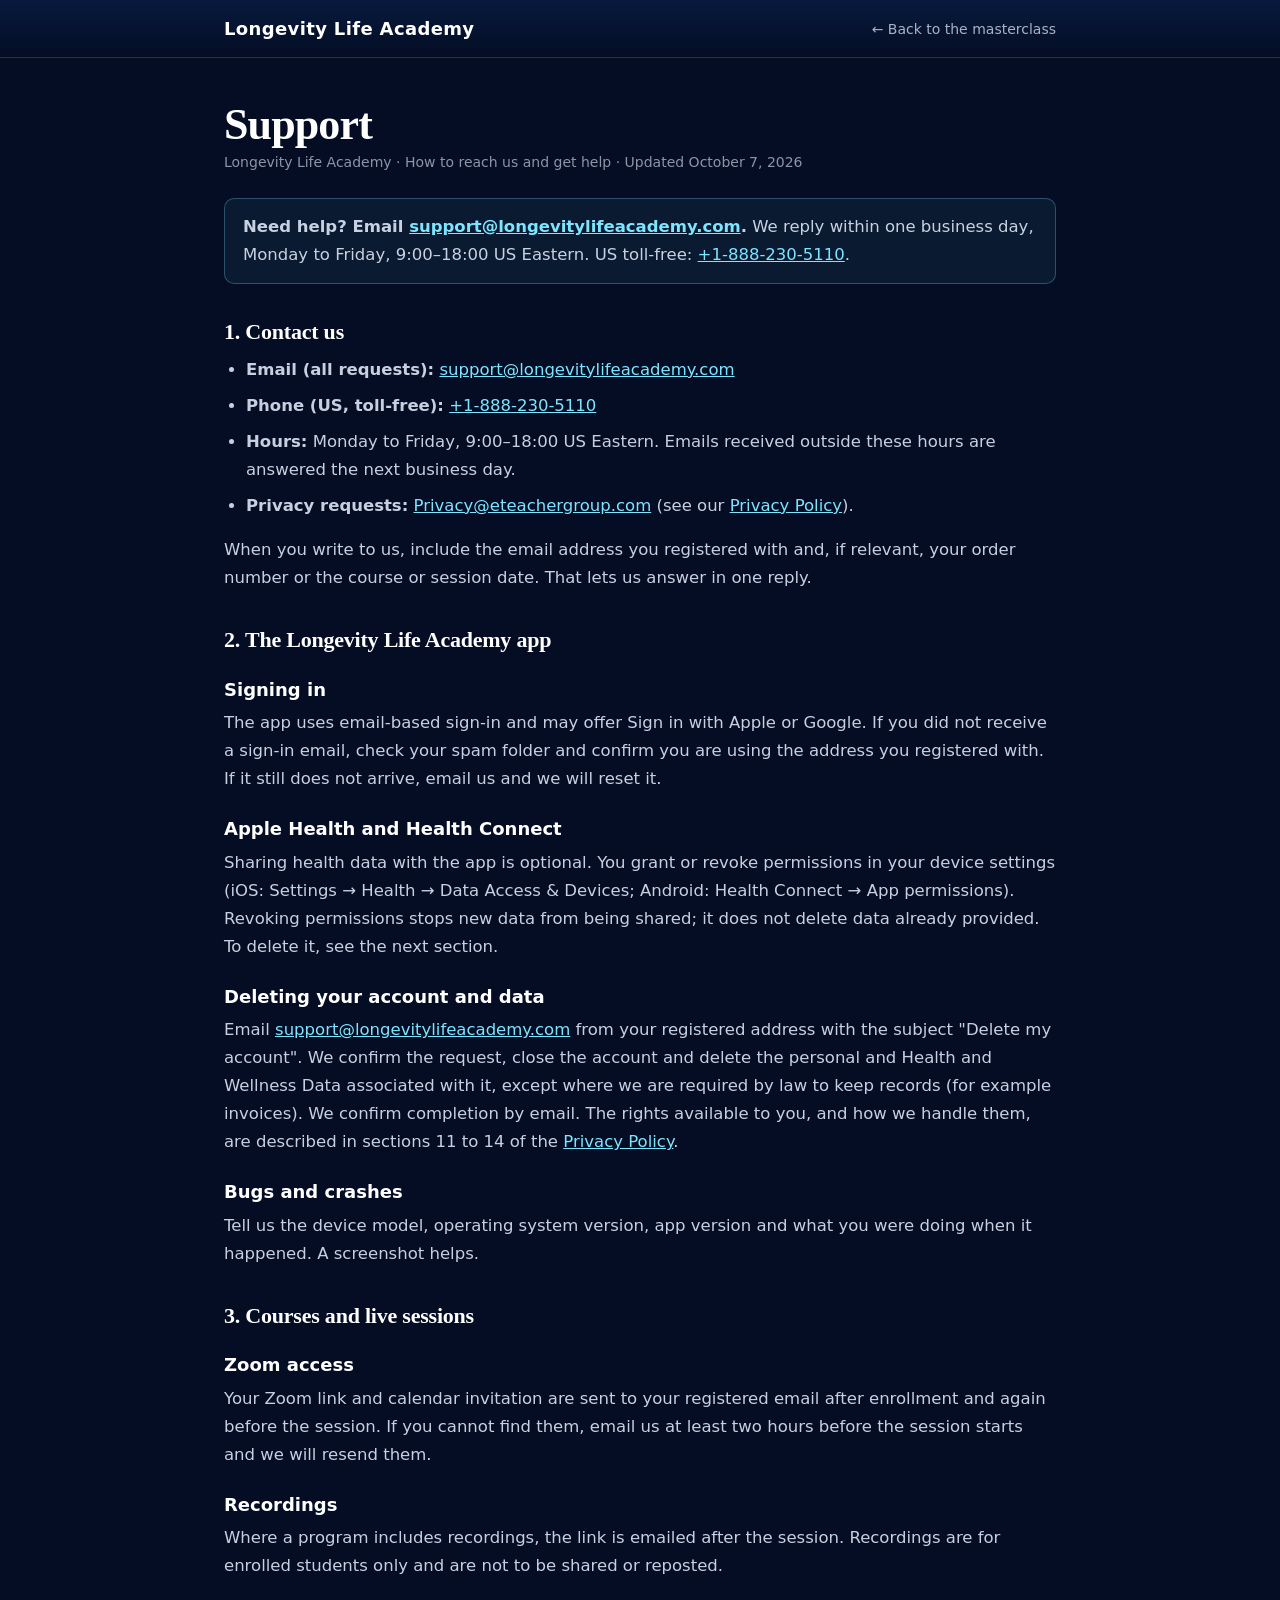
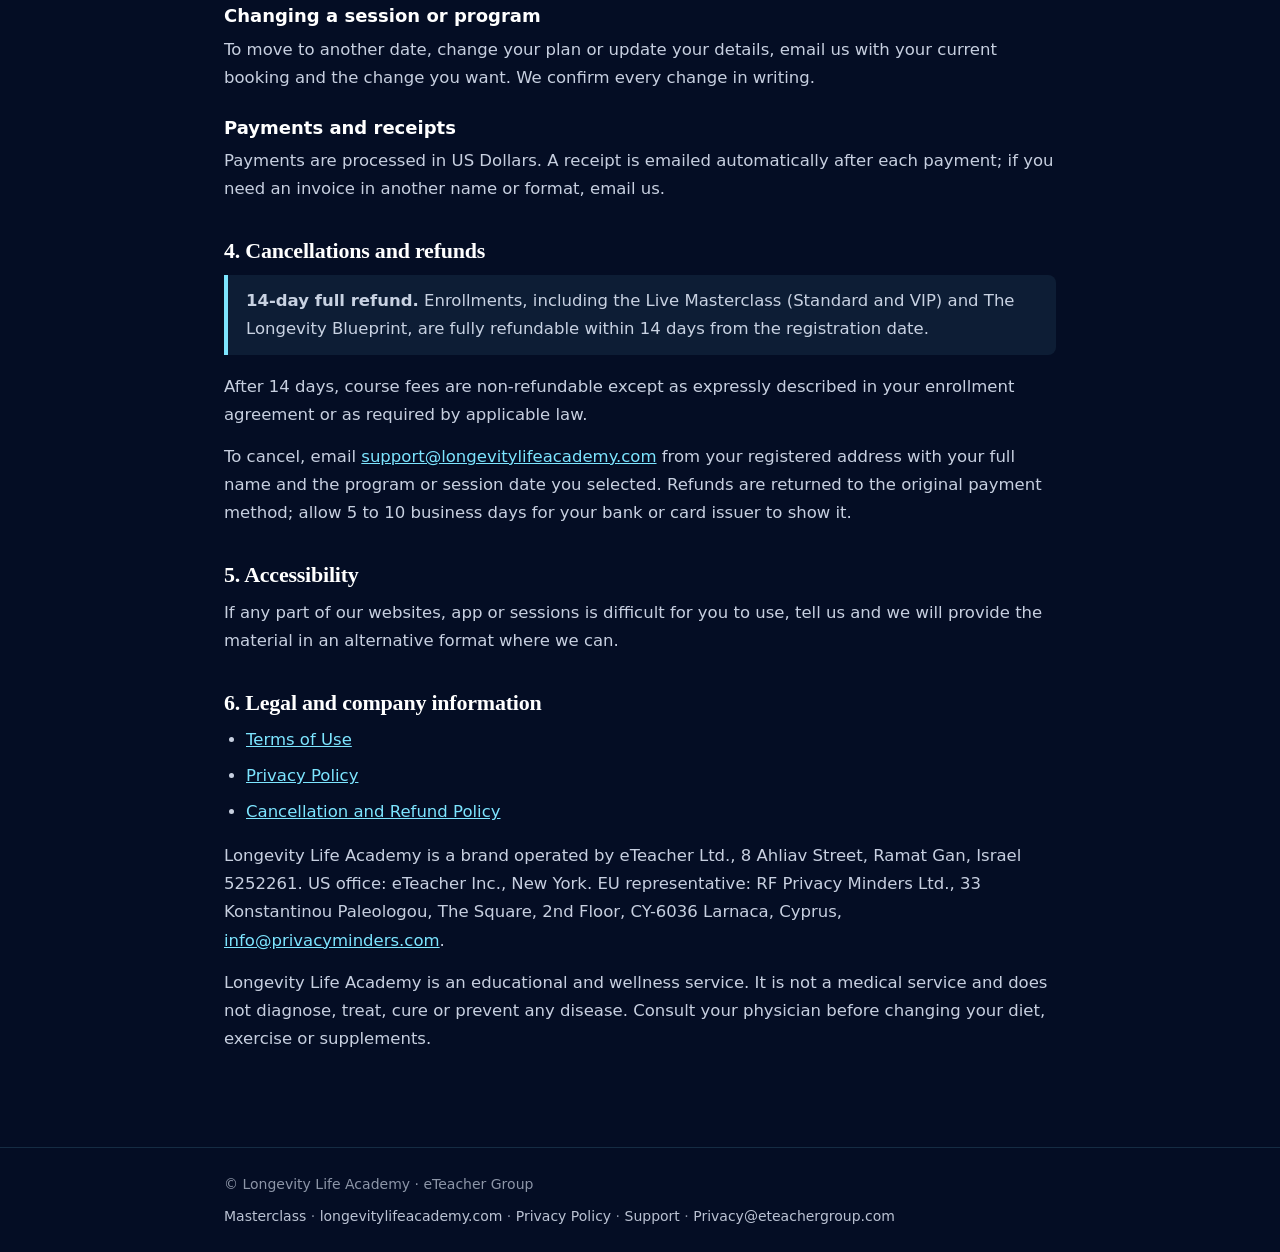
==== support/index.html @ 7f1b0985 "Support page: /julie-masterclass/support/ (static, support@longevitylifeacademy.com); one footer lin" ====
<!DOCTYPE html>
<html lang="en">
<head>
<meta charset="utf-8">
<meta name="viewport" content="width=device-width,initial-scale=1">
<title>Support · Longevity Life Academy</title>
<meta name="description" content="Longevity Life Academy support: contact support@longevitylifeacademy.com or +1-888-230-5110, help with the LLA app, Apple Health and Health Connect, account deletion, Zoom access, recordings, cancellations and the 14-day refund policy.">
<meta name="robots" content="index,follow">
<link rel="canonical" href="https://www.longevitylifeacademy.com/julie-masterclass/support.html">
<style>
*{box-sizing:border-box}html,body{margin:0;padding:0}
.pp-wrap{max-width:880px;margin:0 auto;padding:0 24px}
.pp-topbar{padding:18px 0;border-bottom:1px solid rgba(0,0,0,.08);background:#fff}
.pp-topbar .pp-wrap{display:flex;align-items:center;justify-content:space-between;gap:16px}
.pp-brand{font-weight:800;font-size:18px;letter-spacing:.02em;text-decoration:none;color:#0b0b0b}
.pp-back{font-size:14px;text-decoration:none;color:#555}
.pp-back:hover{color:#000}
.pp-main{padding:44px 0 80px}
.pp-main h1{font-size:44px;line-height:1.05;margin:0 0 6px;letter-spacing:-.02em}
.pp-meta{color:#666;font-size:14px;margin:0 0 28px}
.pp-body{font-size:16.5px;line-height:1.7;color:#181818}
.pp-body h2{font-size:22px;line-height:1.25;margin:34px 0 10px;letter-spacing:-.01em}
.pp-body p{margin:0 0 14px}
.pp-body ul{margin:0 0 16px 22px;padding:0}
.pp-body li{margin:0 0 8px}
.pp-body a{color:#0a58ff;text-decoration:underline}
.pp-body strong{font-weight:700}
@media (max-width:640px){.pp-main h1{font-size:34px}.pp-body{font-size:16px}}

body{background:#040D24;color:#E8F0FF;font-family:'Inter',system-ui,-apple-system,Segoe UI,Roboto,sans-serif}
.pp-topbar{background:linear-gradient(180deg,#071A3D,#040D24);border-bottom:1px solid rgba(125,229,255,.14)}
.pp-brand{color:#fff}
.pp-back{color:rgba(232,240,255,.72)}.pp-back:hover{color:#7DE5FF}
.pp-main h1{font-family:'Playfair Display',Georgia,serif;color:#fff}
.pp-meta{color:rgba(232,240,255,.6)}
.pp-body{color:rgba(232,240,255,.86)}
.pp-body h2{color:#fff;font-family:'Playfair Display',Georgia,serif}
.pp-body a{color:#7DE5FF}
.pp-footer{padding:28px 0;border-top:1px solid rgba(125,229,255,.14);color:rgba(232,240,255,.6);font-size:14px}
.pp-footer .pp-wrap{display:flex;justify-content:space-between;gap:16px;flex-wrap:wrap}
.pp-footer a{color:rgba(232,240,255,.8);text-decoration:none}.pp-footer a:hover{color:#7DE5FF}
.pp-body h3{font-size:18px;line-height:1.3;margin:24px 0 8px;font-weight:700;color:#fff}
.pp-box{border:1px solid rgba(125,229,255,.28);border-radius:10px;padding:14px 18px;margin:0 0 20px;background:rgba(125,229,255,.06)}
.pp-box p:last-child,.pp-callout p:last-child{margin-bottom:0}
.pp-callout{border-left:4px solid #7DE5FF;background:rgba(125,229,255,.08);padding:12px 18px;margin:0 0 18px;border-radius:0 8px 8px 0}
</style>
</head>
<body>
<header class="pp-topbar"><div class="pp-wrap"><a class="pp-brand" href="../">Longevity Life Academy</a><a class="pp-back" href="../">← Back to the masterclass</a></div></header>
<main class="pp-main"><div class="pp-wrap">
<h1>Support</h1>
<p class="pp-meta">Longevity Life Academy · How to reach us and get help · Updated October 7, 2026</p>
<article class="pp-body">
<div class="pp-box"><p><strong>Need help? Email <a href="mailto:support@longevitylifeacademy.com">support@longevitylifeacademy.com</a>.</strong> We reply within one business day, Monday to Friday, 9:00–18:00 US Eastern. US toll-free: <a href="tel:+18882305110">+1-888-230-5110</a>.</p></div>

<h2 id="contact">1. Contact us</h2>
<ul>
<li><strong>Email (all requests):</strong> <a href="mailto:support@longevitylifeacademy.com">support@longevitylifeacademy.com</a></li>
<li><strong>Phone (US, toll-free):</strong> <a href="tel:+18882305110">+1-888-230-5110</a></li>
<li><strong>Hours:</strong> Monday to Friday, 9:00–18:00 US Eastern. Emails received outside these hours are answered the next business day.</li>
<li><strong>Privacy requests:</strong> <a href="mailto:Privacy@eteachergroup.com">Privacy@eteachergroup.com</a> (see our <a href="../privacy.html">Privacy Policy</a>).</li>
</ul>
<p>When you write to us, include the email address you registered with and, if relevant, your order number or the course or session date. That lets us answer in one reply.</p>

<h2 id="app">2. The Longevity Life Academy app</h2>
<h3>Signing in</h3>
<p>The app uses email-based sign-in and may offer Sign in with Apple or Google. If you did not receive a sign-in email, check your spam folder and confirm you are using the address you registered with. If it still does not arrive, email us and we will reset it.</p>
<h3>Apple Health and Health Connect</h3>
<p>Sharing health data with the app is optional. You grant or revoke permissions in your device settings (iOS: Settings → Health → Data Access &amp; Devices; Android: Health Connect → App permissions). Revoking permissions stops new data from being shared; it does not delete data already provided. To delete it, see the next section.</p>
<h3>Deleting your account and data</h3>
<p>Email <a href="mailto:support@longevitylifeacademy.com">support@longevitylifeacademy.com</a> from your registered address with the subject "Delete my account". We confirm the request, close the account and delete the personal and Health and Wellness Data associated with it, except where we are required by law to keep records (for example invoices). We confirm completion by email. The rights available to you, and how we handle them, are described in sections 11 to 14 of the <a href="../privacy.html">Privacy Policy</a>.</p>
<h3>Bugs and crashes</h3>
<p>Tell us the device model, operating system version, app version and what you were doing when it happened. A screenshot helps.</p>

<h2 id="courses">3. Courses and live sessions</h2>
<h3>Zoom access</h3>
<p>Your Zoom link and calendar invitation are sent to your registered email after enrollment and again before the session. If you cannot find them, email us at least two hours before the session starts and we will resend them.</p>
<h3>Recordings</h3>
<p>Where a program includes recordings, the link is emailed after the session. Recordings are for enrolled students only and are not to be shared or reposted.</p>
<h3>Changing a session or program</h3>
<p>To move to another date, change your plan or update your details, email us with your current booking and the change you want. We confirm every change in writing.</p>
<h3>Payments and receipts</h3>
<p>Payments are processed in US Dollars. A receipt is emailed automatically after each payment; if you need an invoice in another name or format, email us.</p>

<h2 id="refunds">4. Cancellations and refunds</h2>
<div class="pp-callout">
<p><strong>14-day full refund.</strong> Enrollments, including the Live Masterclass (Standard and VIP) and The Longevity Blueprint, are fully refundable within 14 days from the registration date.</p>
</div>
<p>After 14 days, course fees are non-refundable except as expressly described in your enrollment agreement or as required by applicable law.</p>
<p>To cancel, email <a href="mailto:support@longevitylifeacademy.com">support@longevitylifeacademy.com</a> from your registered address with your full name and the program or session date you selected. Refunds are returned to the original payment method; allow 5 to 10 business days for your bank or card issuer to show it.</p>

<h2 id="accessibility">5. Accessibility</h2>
<p>If any part of our websites, app or sessions is difficult for you to use, tell us and we will provide the material in an alternative format where we can.</p>

<h2 id="legal">6. Legal and company information</h2>
<ul>
<li><a href="https://www.longevitylifeacademy.com/terms.html">Terms of Use</a></li>
<li><a href="../privacy.html">Privacy Policy</a></li>
<li><a href="https://longevitylifeacademy.pages.dev/cancellation">Cancellation and Refund Policy</a></li>
</ul>
<p>Longevity Life Academy is a brand operated by eTeacher Ltd., 8 Ahliav Street, Ramat Gan, Israel 5252261. US office: eTeacher Inc., New York. EU representative: RF Privacy Minders Ltd., 33 Konstantinou Paleologou, The Square, 2nd Floor, CY-6036 Larnaca, Cyprus, <a href="mailto:info@privacyminders.com">info@privacyminders.com</a>.</p>
<p>Longevity Life Academy is an educational and wellness service. It is not a medical service and does not diagnose, treat, cure or prevent any disease. Consult your physician before changing your diet, exercise or supplements.</p>
</article>
</div></main>

<footer class="pp-footer"><div class="pp-wrap">
<span>© Longevity Life Academy · eTeacher Group</span>
<span><a href="../">Masterclass</a> · <a href="https://www.longevitylifeacademy.com/">longevitylifeacademy.com</a> · <a href="../privacy.html">Privacy Policy</a> · <a href="./">Support</a> · <a href="mailto:Privacy@eteachergroup.com">Privacy@eteachergroup.com</a></span>
</div></footer>

</body></html>
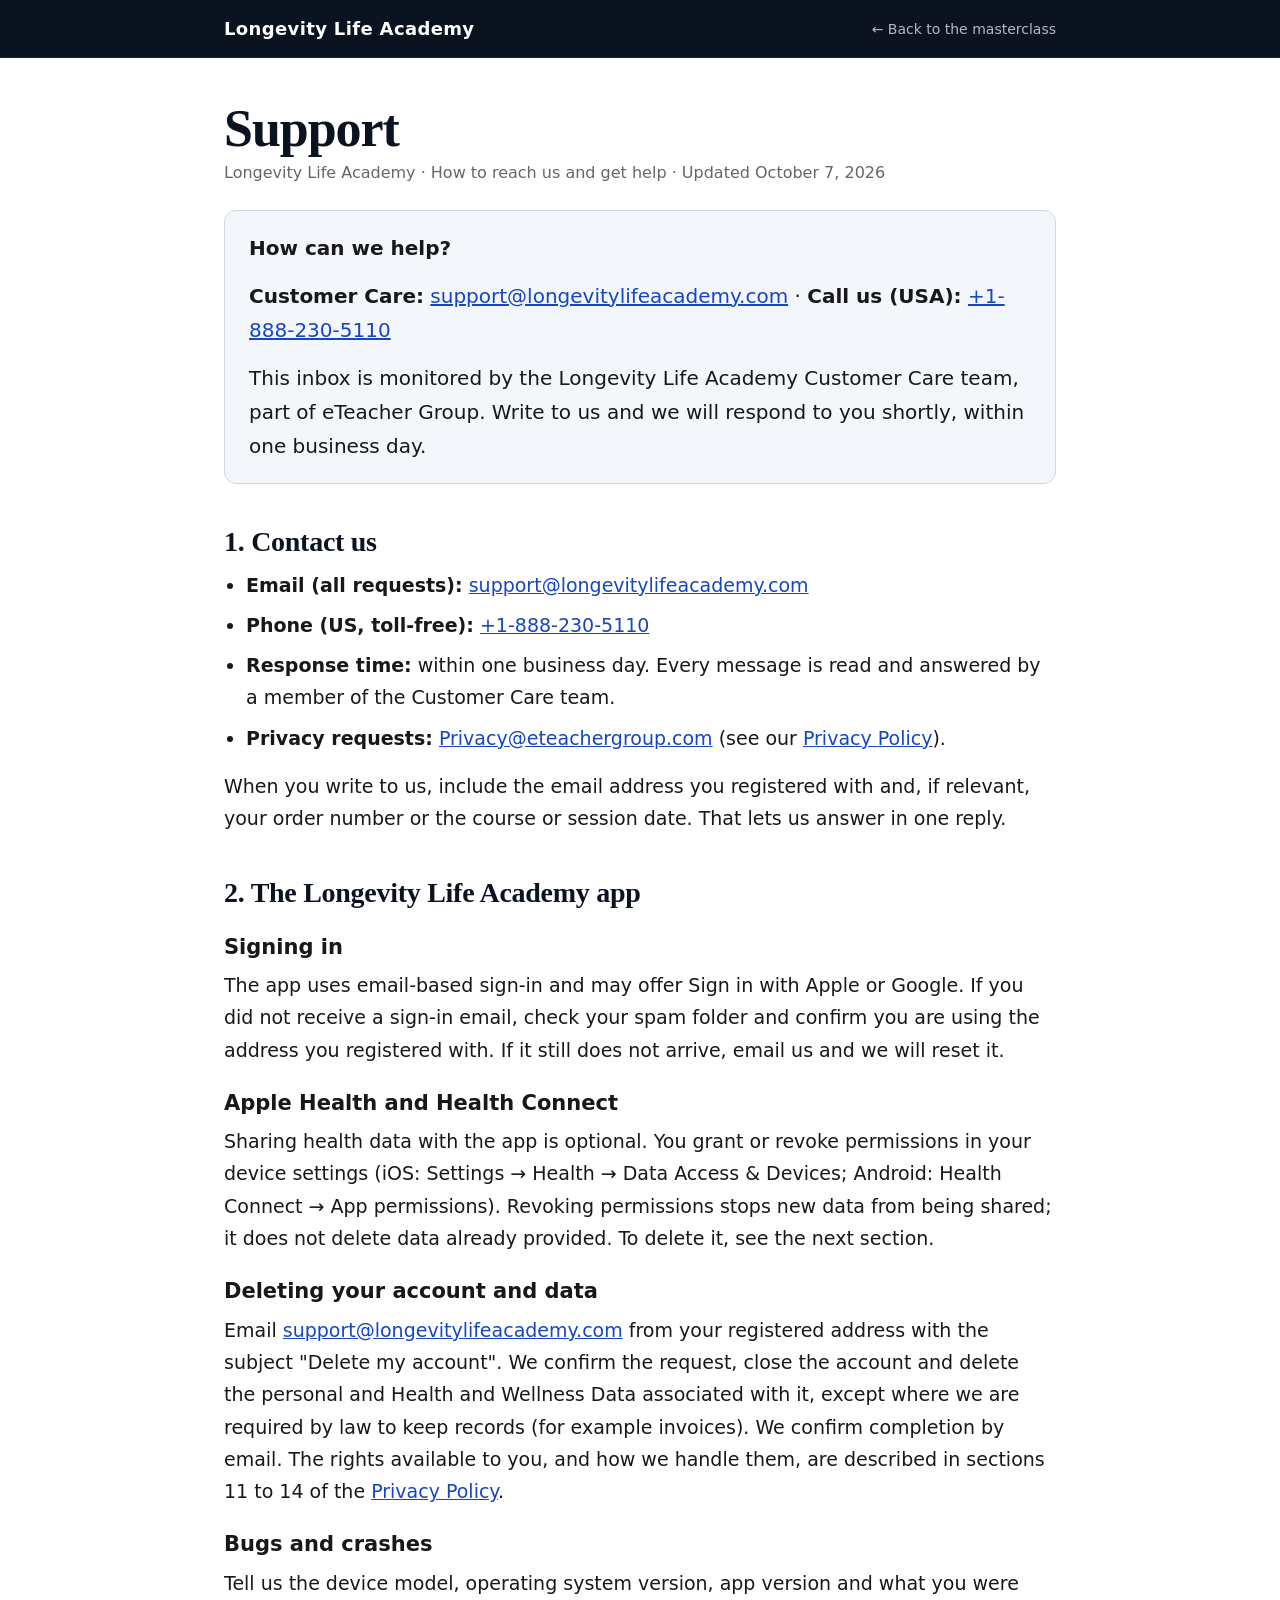
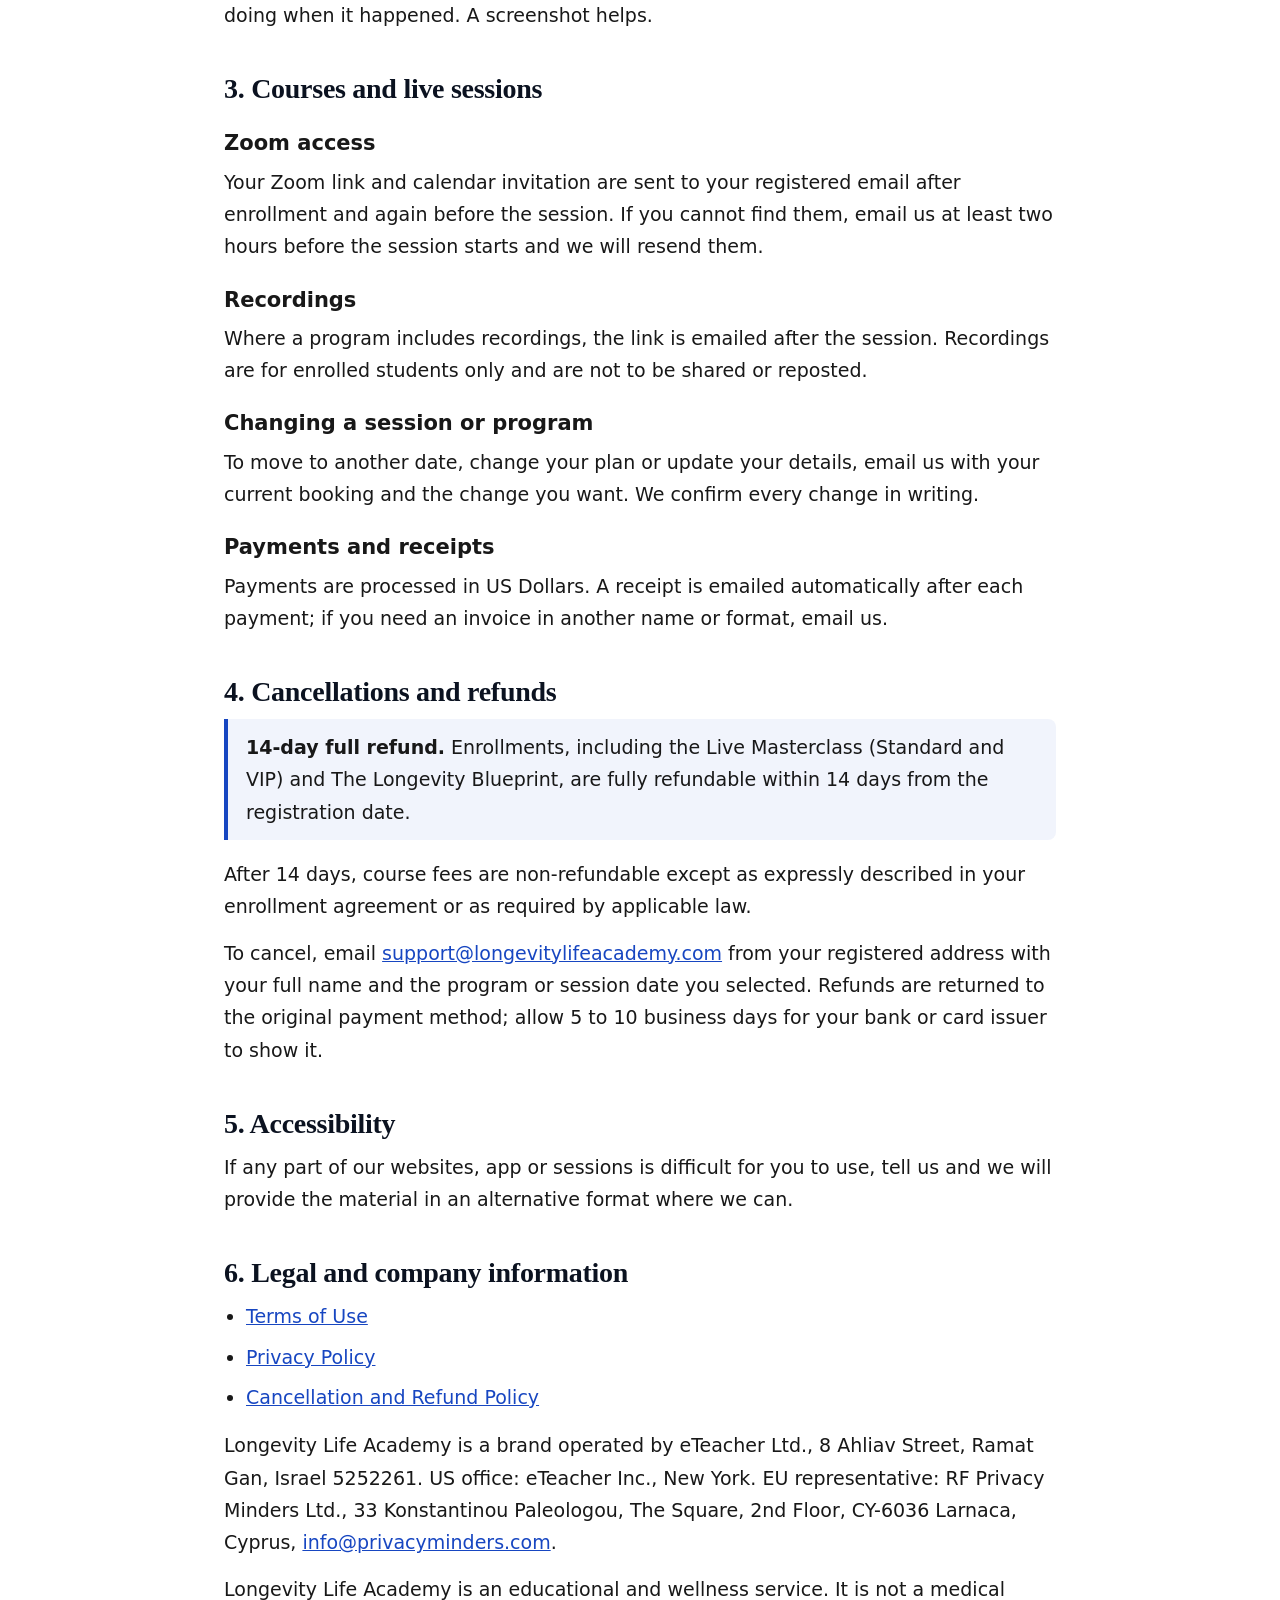
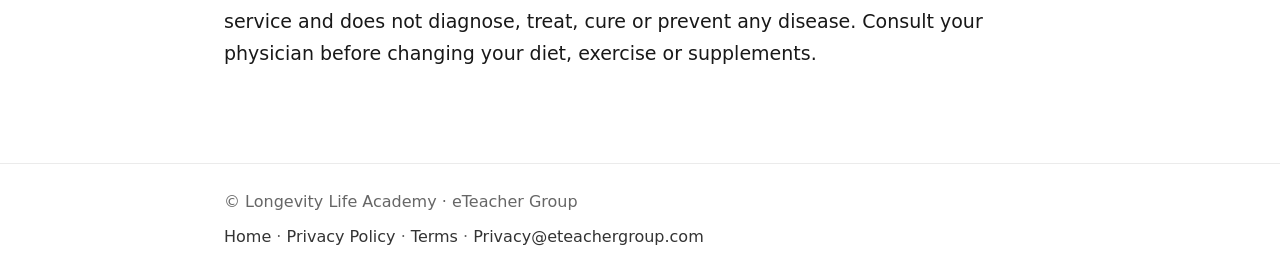
==== commit 18956f37: "Support page: white shell, larger type, Customer Care monitored-inbox wording" ====
--- a/support/index.html
+++ b/support/index.html
@@ -6,7 +6,7 @@
 <title>Support · Longevity Life Academy</title>
 <meta name="description" content="Longevity Life Academy support: contact support@longevitylifeacademy.com or +1-888-230-5110, help with the LLA app, Apple Health and Health Connect, account deletion, Zoom access, recordings, cancellations and the 14-day refund policy.">
 <meta name="robots" content="index,follow">
-<link rel="canonical" href="https://www.longevitylifeacademy.com/julie-masterclass/support.html">
+<link rel="canonical" href="https://www.longevitylifeacademy.com/julie-masterclass/support/">
 <style>
 *{box-sizing:border-box}html,body{margin:0;padding:0}
 .pp-wrap{max-width:880px;margin:0 auto;padding:0 24px}
@@ -27,23 +27,21 @@
 .pp-body strong{font-weight:700}
 @media (max-width:640px){.pp-main h1{font-size:34px}.pp-body{font-size:16px}}
 
-body{background:#040D24;color:#E8F0FF;font-family:'Inter',system-ui,-apple-system,Segoe UI,Roboto,sans-serif}
-.pp-topbar{background:linear-gradient(180deg,#071A3D,#040D24);border-bottom:1px solid rgba(125,229,255,.14)}
-.pp-brand{color:#fff}
-.pp-back{color:rgba(232,240,255,.72)}.pp-back:hover{color:#7DE5FF}
-.pp-main h1{font-family:'Playfair Display',Georgia,serif;color:#fff}
-.pp-meta{color:rgba(232,240,255,.6)}
-.pp-body{color:rgba(232,240,255,.86)}
-.pp-body h2{color:#fff;font-family:'Playfair Display',Georgia,serif}
-.pp-body a{color:#7DE5FF}
-.pp-footer{padding:28px 0;border-top:1px solid rgba(125,229,255,.14);color:rgba(232,240,255,.6);font-size:14px}
+body{background:#fff;color:#111;font-family:'Inter',system-ui,-apple-system,Segoe UI,Roboto,sans-serif}
+.pp-topbar{background:#0b1220;border-bottom:1px solid rgba(255,255,255,.08)}
+.pp-topbar .pp-brand{color:#fff}
+.pp-topbar .pp-back{color:rgba(255,255,255,.7)}.pp-topbar .pp-back:hover{color:#fff}
+.pp-main h1{font-family:'Playfair Display',Georgia,serif;color:#0b1220}
+.pp-body h2{font-family:'Playfair Display',Georgia,serif;color:#0b1220}
+.pp-body a{color:#1746c1}
+.pp-footer{padding:28px 0;border-top:1px solid rgba(0,0,0,.08);color:#666;font-size:14px}
 .pp-footer .pp-wrap{display:flex;justify-content:space-between;gap:16px;flex-wrap:wrap}
-.pp-footer a{color:rgba(232,240,255,.8);text-decoration:none}.pp-footer a:hover{color:#7DE5FF}
-.pp-body h3{font-size:18px;line-height:1.3;margin:24px 0 8px;font-weight:700;color:#fff}
-.pp-box{border:1px solid rgba(125,229,255,.28);border-radius:10px;padding:14px 18px;margin:0 0 20px;background:rgba(125,229,255,.06)}
+.pp-footer a{color:#333;text-decoration:none}.pp-footer a:hover{color:#000}
+.pp-body h3{font-size:18px;line-height:1.3;margin:24px 0 8px;font-weight:700}
+.pp-box{border:1px solid rgba(11,18,32,.18);border-radius:10px;padding:14px 18px;margin:0 0 20px;background:rgba(11,18,32,.03)}
 .pp-box p:last-child,.pp-callout p:last-child{margin-bottom:0}
-.pp-callout{border-left:4px solid #7DE5FF;background:rgba(125,229,255,.08);padding:12px 18px;margin:0 0 18px;border-radius:0 8px 8px 0}
-</style>
+.pp-callout{border-left:4px solid #1746c1;background:rgba(23,70,193,.06);padding:12px 18px;margin:0 0 18px;border-radius:0 8px 8px 0}
+.pp-body{font-size:19px;line-height:1.7}.pp-body h2{font-size:28px;margin-top:40px}.pp-body h3{font-size:21px}.pp-main h1{font-size:52px}.pp-meta{font-size:16px}.pp-box{font-size:20px;padding:20px 24px;border:1px solid #cfd8e3;background:#f3f6fa;border-radius:12px;margin-bottom:28px}.pp-callout{font-size:19px}.pp-footer{font-size:16px}@media (max-width:640px){.pp-body{font-size:18px}.pp-main h1{font-size:40px}.pp-body h2{font-size:25px}.pp-box{font-size:18px}}</style>
 </head>
 <body>
 <header class="pp-topbar"><div class="pp-wrap"><a class="pp-brand" href="../">Longevity Life Academy</a><a class="pp-back" href="../">← Back to the masterclass</a></div></header>
@@ -51,13 +49,16 @@
 <h1>Support</h1>
 <p class="pp-meta">Longevity Life Academy · How to reach us and get help · Updated October 7, 2026</p>
 <article class="pp-body">
-<div class="pp-box"><p><strong>Need help? Email <a href="mailto:support@longevitylifeacademy.com">support@longevitylifeacademy.com</a>.</strong> We reply within one business day, Monday to Friday, 9:00–18:00 US Eastern. US toll-free: <a href="tel:+18882305110">+1-888-230-5110</a>.</p></div>
+<div class="pp-box"><p><strong>How can we help?</strong></p>
+<p><strong>Customer Care:</strong> <a href="mailto:support@longevitylifeacademy.com">support@longevitylifeacademy.com</a> · <strong>Call us (USA):</strong> <a href="tel:+18882305110">+1-888-230-5110</a></p>
+<p>This inbox is monitored by the Longevity Life Academy Customer Care team, part of eTeacher Group. Write to us and we will respond to you shortly, within one business day.</p>
+</div>
 
 <h2 id="contact">1. Contact us</h2>
 <ul>
 <li><strong>Email (all requests):</strong> <a href="mailto:support@longevitylifeacademy.com">support@longevitylifeacademy.com</a></li>
 <li><strong>Phone (US, toll-free):</strong> <a href="tel:+18882305110">+1-888-230-5110</a></li>
-<li><strong>Hours:</strong> Monday to Friday, 9:00–18:00 US Eastern. Emails received outside these hours are answered the next business day.</li>
+<li><strong>Response time:</strong> within one business day. Every message is read and answered by a member of the Customer Care team.</li>
 <li><strong>Privacy requests:</strong> <a href="mailto:Privacy@eteachergroup.com">Privacy@eteachergroup.com</a> (see our <a href="../privacy.html">Privacy Policy</a>).</li>
 </ul>
 <p>When you write to us, include the email address you registered with and, if relevant, your order number or the course or session date. That lets us answer in one reply.</p>
@@ -105,7 +106,7 @@
 
 <footer class="pp-footer"><div class="pp-wrap">
 <span>© Longevity Life Academy · eTeacher Group</span>
-<span><a href="../">Masterclass</a> · <a href="https://www.longevitylifeacademy.com/">longevitylifeacademy.com</a> · <a href="../privacy.html">Privacy Policy</a> · <a href="./">Support</a> · <a href="mailto:Privacy@eteachergroup.com">Privacy@eteachergroup.com</a></span>
+<span><a href="../">Home</a> · <a href="../privacy.html">Privacy Policy</a> · <a href="https://www.longevitylifeacademy.com/terms.html">Terms</a> · <a href="mailto:Privacy@eteachergroup.com">Privacy@eteachergroup.com</a></span>
 </div></footer>
 
 </body></html>
